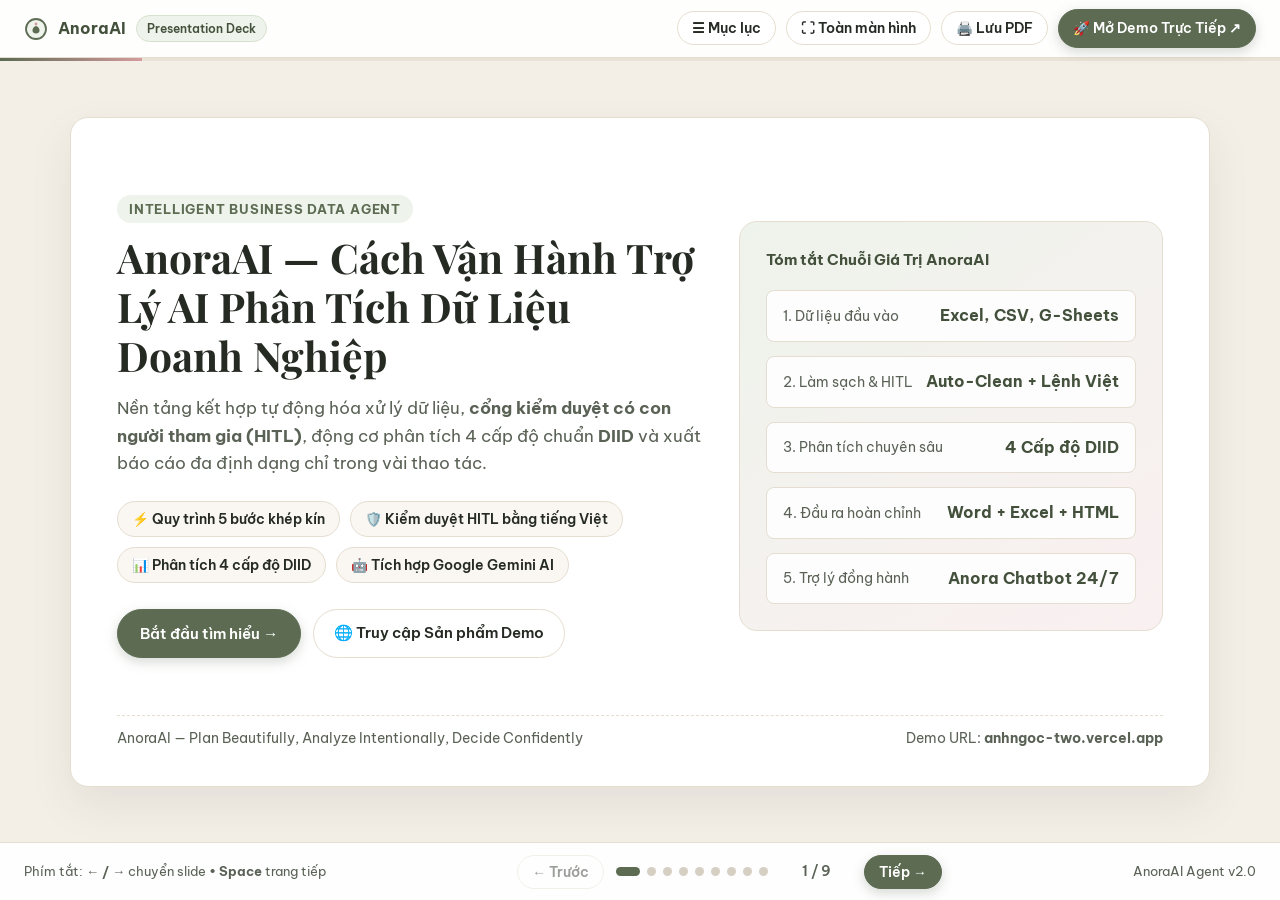
==== presentation.html @ 89a94471 "Add files via upload" ====
<!DOCTYPE html>
<html lang="vi">
<head>
  <meta charset="UTF-8">
  <meta name="viewport" content="width=device-width, initial-scale=1.0">
  <title>Thuyết Trình AnoraAI — Kiến Trúc & Cách Vận Hành Agent AI Dữ Liệu</title>
  <link rel="preconnect" href="https://fonts.googleapis.com">
  <link rel="preconnect" href="https://fonts.gstatic.com" crossorigin>
  <link href="https://fonts.googleapis.com/css2?family=Be+Vietnam+Pro:wght@400;500;600;700&family=Playfair+Display:wght@600;700&display=swap" rel="stylesheet">
  <style>
    :root {
      --bg-outer: #F3EFE7;
      --bg-slide: #FFFFFF;
      --bg-subtle: #FAF7F2;
      --sage: #5C6B52;
      --sage-dark: #43503B;
      --sage-soft: #EEF3EB;
      --rose: #D49B9E;
      --rose-soft: #FAF0F1;
      --gold: #B69156;
      --gold-soft: #FBF6EC;
      --blue-soft: #EEF4FA;
      --blue: #4A6D8C;
      --text-main: #252A23;
      --text-muted: #5A6256;
      --border: #E5DDD0;
      --shadow: 0 18px 45px rgba(45, 55, 40, 0.08);
      --radius-lg: 18px;
      --radius-md: 12px;
      --radius-sm: 8px;
    }

    * {
      box-sizing: border-box;
      margin: 0;
      padding: 0;
    }

    body {
      font-family: 'Be Vietnam Pro', -apple-system, BlinkMacSystemFont, 'Segoe UI', Arial, sans-serif;
      background: var(--bg-outer);
      color: var(--text-main);
      height: 100vh;
      display: flex;
      flex-direction: column;
      overflow: hidden;
      font-size: 16px;
      line-height: 1.6;
    }

    /* Top Bar */
    .deck-header {
      height: 58px;
      background: rgba(255, 255, 255, 0.92);
      backdrop-filter: blur(8px);
      border-bottom: 1px solid var(--border);
      padding: 0 24px;
      display: flex;
      align-items: center;
      justify-content: space-between;
      z-index: 20;
      flex-shrink: 0;
    }

    .brand-mini {
      display: flex;
      align-items: center;
      gap: 10px;
      font-weight: 700;
      color: var(--sage-dark);
      font-size: 1rem;
    }

    .brand-badge {
      background: var(--sage-soft);
      color: var(--sage-dark);
      font-size: 0.78rem;
      font-weight: 600;
      padding: 3px 10px;
      border-radius: 999px;
      border: 1px solid #D5E0CE;
    }

    .header-actions {
      display: flex;
      align-items: center;
      gap: 10px;
    }

    .btn {
      display: inline-flex;
      align-items: center;
      gap: 7px;
      padding: 7px 14px;
      border-radius: 999px;
      border: 1px solid var(--border);
      background: #FFFFFF;
      color: var(--text-main);
      font-family: inherit;
      font-size: 0.86rem;
      font-weight: 600;
      cursor: pointer;
      text-decoration: none;
      transition: all 0.2s ease;
    }

    .btn:hover {
      background: var(--bg-subtle);
      border-color: var(--sage);
      transform: translateY(-1px);
    }

    .btn-demo {
      background: var(--sage);
      color: #FFFFFF;
      border-color: var(--sage);
      box-shadow: 0 4px 12px rgba(92, 107, 82, 0.25);
    }

    .btn-demo:hover {
      background: var(--sage-dark);
      color: #FFFFFF;
      border-color: var(--sage-dark);
    }

    /* Progress Bar */
    .progress-track {
      height: 3px;
      width: 100%;
      background: #E9E2D6;
      flex-shrink: 0;
    }

    .progress-fill {
      height: 100%;
      background: linear-gradient(90deg, var(--sage), var(--rose));
      width: 11.1%;
      transition: width 0.35s cubic-bezier(0.4, 0, 0.2, 1);
    }

    /* Main Stage */
    .stage {
      flex: 1;
      display: flex;
      align-items: center;
      justify-content: center;
      padding: 20px 28px;
      overflow: hidden;
      position: relative;
    }

    .slide {
      display: none;
      width: 100%;
      max-width: 1140px;
      height: 100%;
      max-height: 670px;
      background: var(--bg-slide);
      border: 1px solid var(--border);
      border-radius: var(--radius-lg);
      box-shadow: var(--shadow);
      padding: 36px 46px;
      flex-direction: column;
      justify-content: space-between;
      overflow-y: auto;
      animation: slideFadeIn 0.32s ease-out;
    }

    .slide.active {
      display: flex;
    }

    @keyframes slideFadeIn {
      from { opacity: 0; transform: translateY(8px); }
      to { opacity: 1; transform: translateY(0); }
    }

    /* Slide Typography */
    .slide-top {
      margin-bottom: 18px;
    }

    .slide-kicker {
      display: inline-block;
      font-size: 0.8rem;
      font-weight: 700;
      text-transform: uppercase;
      letter-spacing: 0.06em;
      color: var(--sage);
      background: var(--sage-soft);
      padding: 4px 12px;
      border-radius: 999px;
      margin-bottom: 10px;
    }

    .slide-title {
      font-family: 'Playfair Display', Georgia, serif;
      font-size: 1.9rem;
      font-weight: 700;
      color: var(--text-main);
      line-height: 1.25;
    }

    .slide-subtitle {
      font-size: 0.98rem;
      color: var(--text-muted);
      margin-top: 6px;
      max-width: 820px;
    }

    .slide-body {
      flex: 1;
      display: flex;
      flex-direction: column;
      justify-content: center;
    }

    .slide-footer-note {
      margin-top: 16px;
      padding-top: 12px;
      border-top: 1px dashed var(--border);
      display: flex;
      align-items: center;
      justify-content: space-between;
      font-size: 0.85rem;
      color: var(--text-muted);
    }

    /* Grids & Cards */
    .grid-2 {
      display: grid;
      grid-template-columns: repeat(2, 1fr);
      gap: 22px;
    }

    .grid-3 {
      display: grid;
      grid-template-columns: repeat(3, 1fr);
      gap: 18px;
    }

    .grid-4 {
      display: grid;
      grid-template-columns: repeat(2, 1fr);
      gap: 16px;
    }

    .card {
      background: var(--bg-subtle);
      border: 1px solid var(--border);
      border-radius: var(--radius-md);
      padding: 20px 22px;
      display: flex;
      flex-direction: column;
      gap: 8px;
    }

    .card.sage {
      background: var(--sage-soft);
      border-color: #CEDCC5;
    }

    .card.rose {
      background: var(--rose-soft);
      border-color: #EBD2D4;
    }

    .card.gold {
      background: var(--gold-soft);
      border-color: #EADBC0;
    }

    .card.blue {
      background: var(--blue-soft);
      border-color: #CEDEEA;
    }

    .card-title {
      font-size: 1.08rem;
      font-weight: 700;
      color: var(--text-main);
      display: flex;
      align-items: center;
      gap: 9px;
    }

    .card-text {
      font-size: 0.95rem;
      color: var(--text-muted);
      line-height: 1.58;
    }

    ul.clean-list {
      list-style: none;
      display: flex;
      flex-direction: column;
      gap: 8px;
    }

    ul.clean-list li {
      position: relative;
      padding-left: 20px;
      font-size: 0.95rem;
      color: var(--text-main);
      line-height: 1.55;
    }

    ul.clean-list li::before {
      content: "•";
      position: absolute;
      left: 4px;
      color: var(--sage);
      font-weight: 700;
      font-size: 1.1rem;
      line-height: 1.3;
    }

    /* Slide 1 Hero */
    .hero-wrap {
      display: grid;
      grid-template-columns: 1.25fr 0.9fr;
      gap: 32px;
      align-items: center;
      height: 100%;
    }

    .hero-title {
      font-family: 'Playfair Display', Georgia, serif;
      font-size: 2.55rem;
      line-height: 1.2;
      color: var(--text-main);
      margin-bottom: 14px;
    }

    .hero-desc {
      font-size: 1.05rem;
      color: var(--text-muted);
      margin-bottom: 24px;
      line-height: 1.65;
    }

    .hero-pills {
      display: flex;
      flex-wrap: wrap;
      gap: 10px;
      margin-bottom: 26px;
    }

    .pill {
      font-size: 0.86rem;
      font-weight: 600;
      padding: 6px 14px;
      border-radius: 999px;
      background: var(--bg-subtle);
      border: 1px solid var(--border);
      color: var(--text-main);
    }

    .hero-visual {
      background: linear-gradient(145deg, var(--sage-soft), var(--rose-soft));
      border: 1px solid var(--border);
      border-radius: var(--radius-lg);
      padding: 26px;
      display: flex;
      flex-direction: column;
      gap: 14px;
    }

    .mini-stat {
      background: rgba(255, 255, 255, 0.88);
      border: 1px solid var(--border);
      border-radius: var(--radius-sm);
      padding: 12px 16px;
      display: flex;
      align-items: center;
      justify-content: space-between;
    }

    .mini-stat strong {
      color: var(--sage-dark);
      font-size: 1rem;
    }

    .mini-stat span {
      font-size: 0.88rem;
      color: var(--text-muted);
    }

    /* 5-Step Flow */
    .flow-5 {
      display: grid;
      grid-template-columns: repeat(5, 1fr);
      gap: 12px;
      align-items: stretch;
    }

    .step-box {
      background: var(--bg-subtle);
      border: 1px solid var(--border);
      border-radius: var(--radius-md);
      padding: 16px 14px;
      display: flex;
      flex-direction: column;
      gap: 8px;
      position: relative;
    }

    .step-num {
      width: 30px;
      height: 30px;
      border-radius: 50%;
      background: var(--sage);
      color: #FFFFFF;
      font-weight: 700;
      font-size: 0.88rem;
      display: flex;
      align-items: center;
      justify-content: center;
    }

    .step-box h4 {
      font-size: 0.96rem;
      font-weight: 700;
      color: var(--text-main);
      line-height: 1.35;
    }

    .step-box p {
      font-size: 0.86rem;
      color: var(--text-muted);
      line-height: 1.5;
    }

    /* Color Tag Badges */
    .tag-row {
      display: flex;
      flex-wrap: wrap;
      gap: 8px;
      margin-top: 6px;
    }

    .cell-badge {
      font-size: 0.8rem;
      font-weight: 600;
      padding: 4px 10px;
      border-radius: 6px;
    }

    .b-green { background: #E4F3E5; color: #245B2A; }
    .b-yellow { background: #FFF5D6; color: #7C5C08; }
    .b-blue { background: #E3F0FC; color: #1E5487; }
    .b-pink { background: #FCE6EC; color: #8A2444; }

    /* Code / Command Pill */
    .cmd-chip {
      display: inline-block;
      background: #FFFFFF;
      border: 1px solid #D5CEC2;
      border-radius: 6px;
      padding: 2px 8px;
      font-size: 0.86rem;
      font-weight: 600;
      color: var(--sage-dark);
      margin: 2px 3px 2px 0;
    }

    /* Demo Box */
    .demo-banner {
      background: linear-gradient(135deg, #F0F5EC 0%, #FAF0F1 100%);
      border: 1.5px solid var(--sage);
      border-radius: var(--radius-md);
      padding: 22px 26px;
      display: flex;
      align-items: center;
      justify-content: space-between;
      gap: 20px;
      margin-top: 14px;
    }

    .demo-url {
      font-family: monospace;
      font-size: 0.98rem;
      background: #FFFFFF;
      padding: 6px 12px;
      border-radius: 6px;
      border: 1px solid var(--border);
      color: var(--sage-dark);
      display: inline-block;
      margin-top: 6px;
    }

    /* Bottom Controls */
    .deck-footer {
      height: 58px;
      background: rgba(255, 255, 255, 0.94);
      border-top: 1px solid var(--border);
      padding: 0 24px;
      display: flex;
      align-items: center;
      justify-content: space-between;
      flex-shrink: 0;
    }

    .nav-controls {
      display: flex;
      align-items: center;
      gap: 12px;
    }

    .dots {
      display: flex;
      align-items: center;
      gap: 7px;
    }

    .dot {
      width: 9px;
      height: 9px;
      border-radius: 50%;
      background: #D6CFC3;
      cursor: pointer;
      transition: all 0.2s ease;
    }

    .dot.active {
      width: 24px;
      border-radius: 999px;
      background: var(--sage);
    }

    .slide-counter {
      font-size: 0.88rem;
      font-weight: 600;
      color: var(--text-muted);
      min-width: 72px;
      text-align: center;
    }

    .kbd-hint {
      font-size: 0.82rem;
      color: var(--text-muted);
    }

    /* Slide Overview Modal */
    .overview-modal {
      display: none;
      position: fixed;
      inset: 0;
      background: rgba(30, 35, 28, 0.55);
      backdrop-filter: blur(4px);
      z-index: 50;
      align-items: center;
      justify-content: center;
      padding: 28px;
    }

    .overview-modal.open {
      display: flex;
    }

    .overview-card {
      background: #FFFFFF;
      border-radius: var(--radius-lg);
      max-width: 920px;
      width: 100%;
      max-height: 85vh;
      overflow-y: auto;
      padding: 26px 30px;
      box-shadow: 0 24px 60px rgba(0, 0, 0, 0.2);
    }

    .overview-grid {
      display: grid;
      grid-template-columns: repeat(3, 1fr);
      gap: 14px;
      margin-top: 18px;
    }

    .overview-item {
      border: 1px solid var(--border);
      background: var(--bg-subtle);
      border-radius: var(--radius-sm);
      padding: 14px;
      cursor: pointer;
      transition: all 0.18s ease;
    }

    .overview-item:hover, .overview-item.active {
      border-color: var(--sage);
      background: var(--sage-soft);
    }

    .overview-item small {
      font-weight: 700;
      color: var(--sage);
      display: block;
      margin-bottom: 4px;
    }

    .overview-item strong {
      font-size: 0.94rem;
      color: var(--text-main);
      display: block;
    }

    /* Responsive */
    @media (max-width: 960px) {
      .slide { padding: 24px 22px; max-height: none; }
      .hero-wrap, .grid-2, .grid-3, .grid-4, .flow-5, .overview-grid {
        grid-template-columns: 1fr;
      }
      .kbd-hint { display: none; }
      .demo-banner { flex-direction: column; align-items: flex-start; }
    }

    /* Print / Export PDF */
    @media print {
      body { background: #FFFFFF; height: auto; overflow: visible; }
      .deck-header, .progress-track, .deck-footer, .overview-modal { display: none !important; }
      .stage { display: block; padding: 0; overflow: visible; }
      .slide {
        display: flex !important;
        page-break-after: always;
        box-shadow: none;
        border: 1px solid #DDD;
        max-height: none;
        margin-bottom: 20px;
      }
    }
  </style>
</head>
<body>

  <!-- Top Navigation Header -->
  <header class="deck-header">
    <div class="brand-mini">
      <svg width="24" height="24" viewBox="0 0 24 24" fill="none" aria-hidden="true">
        <circle cx="12" cy="12" r="10" fill="#EEF3EB" stroke="#5C6B52" stroke-width="1.8"/>
        <path d="M8.5 13.5C8.5 11.2 10.2 9 12 9C13.8 9 15.5 11.2 15.5 13.5C15.5 15.3 14 16.5 12 16.5C10 16.5 8.5 15.3 8.5 13.5Z" fill="#5C6B52"/>
        <circle cx="12" cy="7" r="1.4" fill="#D49B9E"/>
      </svg>
      <span>AnoraAI</span>
      <span class="brand-badge">Presentation Deck</span>
    </div>

    <div class="header-actions">
      <button class="btn" onclick="toggleOverview()" title="Xem danh sách toàn bộ Slide">
        ☰ Mục lục
      </button>
      <button class="btn" onclick="toggleFullscreen()" title="Bật/Tắt Toàn màn hình">
        ⛶ Toàn màn hình
      </button>
      <button class="btn" onclick="window.print()" title="In hoặc Lưu thành PDF">
        🖨️ Lưu PDF
      </button>
      <a class="btn btn-demo" href="https://anhngoc-two.vercel.app/" target="_blank" rel="noopener noreferrer">
        🚀 Mở Demo Trực Tiếp ↗
      </a>
    </div>
  </header>

  <div class="progress-track">
    <div class="progress-fill" id="progressFill"></div>
  </div>

  <!-- Presentation Stage -->
  <main class="stage">

    <!-- SLIDE 1: TRANG BÌA -->
    <section class="slide active" data-title="Giới thiệu AnoraAI">
      <div class="slide-body">
        <div class="hero-wrap">
          <div>
            <span class="slide-kicker">Intelligent Business Data Agent</span>
            <h1 class="hero-title">AnoraAI — Cách Vận Hành Trợ Lý AI Phân Tích Dữ Liệu Doanh Nghiệp</h1>
            <p class="hero-desc">
              Nền tảng kết hợp tự động hóa xử lý dữ liệu, <strong>cổng kiểm duyệt có con người tham gia (HITL)</strong>, 
              động cơ phân tích 4 cấp độ chuẩn <strong>DIID</strong> và xuất báo cáo đa định dạng chỉ trong vài thao tác.
            </p>
            <div class="hero-pills">
              <span class="pill">⚡ Quy trình 5 bước khép kín</span>
              <span class="pill">🛡️ Kiểm duyệt HITL bằng tiếng Việt</span>
              <span class="pill">📊 Phân tích 4 cấp độ DIID</span>
              <span class="pill">🤖 Tích hợp Google Gemini AI</span>
            </div>
            <div style="display: flex; gap: 12px; flex-wrap: wrap;">
              <button class="btn btn-demo" style="padding: 11px 22px; font-size: 0.95rem;" onclick="nextSlide()">
                Bắt đầu tìm hiểu →
              </button>
              <a class="btn" style="padding: 11px 20px; font-size: 0.95rem;" href="https://anhngoc-two.vercel.app/" target="_blank" rel="noopener noreferrer">
                🌐 Truy cập Sản phẩm Demo
              </a>
            </div>
          </div>

          <div class="hero-visual">
            <div style="font-weight: 700; color: var(--sage-dark); font-size: 0.96rem; margin-bottom: 4px;">
              Tóm tắt Chuỗi Giá Trị AnoraAI
            </div>
            <div class="mini-stat">
              <span>1. Dữ liệu đầu vào</span>
              <strong>Excel, CSV, G-Sheets</strong>
            </div>
            <div class="mini-stat">
              <span>2. Làm sạch & HITL</span>
              <strong>Auto-Clean + Lệnh Việt</strong>
            </div>
            <div class="mini-stat">
              <span>3. Phân tích chuyên sâu</span>
              <strong>4 Cấp độ DIID</strong>
            </div>
            <div class="mini-stat">
              <span>4. Đầu ra hoàn chỉnh</span>
              <strong>Word + Excel + HTML</strong>
            </div>
            <div class="mini-stat">
              <span>5. Trợ lý đồng hành</span>
              <strong>Anora Chatbot 24/7</strong>
            </div>
          </div>
        </div>
      </div>
      <div class="slide-footer-note">
        <span>AnoraAI — Plan Beautifully, Analyze Intentionally, Decide Confidently</span>
        <span>Demo URL: <strong>anhngoc-two.vercel.app</strong></span>
      </div>
    </section>

    <!-- SLIDE 2: BÀI TOÁN & GIẢI PHÁP -->
    <section class="slide" data-title="Bài toán & Giá trị cốt lõi">
      <div class="slide-top">
        <span class="slide-kicker">01 • Bối cảnh & Giải pháp</span>
        <h2 class="slide-title">Vì sao doanh nghiệp cần AnoraAI?</h2>
        <p class="slide-subtitle">Giải quyết khoảng cách giữa dữ liệu thô nhiều sai sót và quyết định điều hành chính xác.</p>
      </div>
      <div class="slide-body">
        <div class="grid-2">
          <div class="card rose">
            <div class="card-title">⚠️ Thách thức khi làm thủ công</div>
            <ul class="clean-list">
              <li><strong>Dữ liệu thô nhiều lỗi:</strong> Trùng lặp dòng, sai định dạng ngày tháng, lẫn số âm, ô trống hoặc viết tắt không đồng nhất.</li>
              <li><strong>Tốn thời gian tiền xử lý:</strong> Nhân sự mất nhiều giờ lọc tay trong Excel trước khi có thể vẽ biểu đồ.</li>
              <li><strong>AI hộp đen (Black-box):</strong> Nếu để AI tự sửa hết mà không kiểm soát, số liệu dễ bị sai lệch so với thực tế nghiệp vụ.</li>
              <li><strong>Báo cáo thiếu chiều sâu:</strong> Chỉ dừng ở thống kê bề mặt, chưa phân tích nguyên nhân và chưa có kịch bản dự báo.</li>
            </ul>
          </div>

          <div class="card sage">
            <div class="card-title">✨ Cách AnoraAI giải quyết triệt để</div>
            <ul class="clean-list">
              <li><strong>Làm sạch thông minh trong 1 giây:</strong> Tự động phát hiện và chuẩn hóa định dạng, kèm chỉ số chất lượng dữ liệu Trước – Sau.</li>
              <li><strong>Kiểm soát qua Cổng HITL:</strong> Con người là người duyệt cuối cùng, có thể sửa tay từng ô hoặc ra lệnh bằng tiếng Việt tự nhiên.</li>
              <li><strong>Phân tích chuẩn DIID:</strong> Biến số liệu thành Thông tin → Phát hiện cốt lõi (Insight) → Quyết định hành động 30–90 ngày.</li>
              <li><strong>Xuất trọn bộ 3 tệp tức thì:</strong> Tự động tạo File Word báo cáo điều hành, File Excel sạch và Báo cáo Web tương tác.</li>
            </ul>
          </div>
        </div>
      </div>
      <div class="slide-footer-note">
        <span>Điểm khác biệt: AI tăng tốc xử lý — Con người giữ quyền kiểm duyệt tuyệt đối</span>
        <span>Slide 2 / 9</span>
      </div>
    </section>

    <!-- SLIDE 3: QUY TRÌNH 5 BƯỚC -->
    <section class="slide" data-title="Chu trình vận hành 5 bước">
      <div class="slide-top">
        <span class="slide-kicker">02 • Luồng Nghiệp Vụ Cốt Lõi</span>
        <h2 class="slide-title">Chu trình vận hành khép kín gồm 5 bước</h2>
        <p class="slide-subtitle">Mỗi bước đều có rào chắn kiểm tra hợp lệ để đảm bảo đầu ra chính xác 100% theo ngữ cảnh doanh nghiệp.</p>
      </div>
      <div class="slide-body">
        <div class="flow-5">
          <div class="step-box">
            <div class="step-num">1</div>
            <h4>Khởi tạo & Bối cảnh</h4>
            <p>Khai báo tên công ty, mô hình kinh doanh (B2C, SaaS, Sản xuất...) và bài toán trọng tâm cần giải quyết.</p>
          </div>
          <div class="step-box">
            <div class="step-num">2</div>
            <h4>Tiếp nhận Dữ liệu</h4>
            <p>Nạp dữ liệu từ tệp Excel/CSV, dán link Google Sheets hoặc chọn 1 trong 3 bộ dữ liệu mẫu có sẵn.</p>
          </div>
          <div class="step-box" style="background: var(--sage-soft); border-color: #C7D7BE;">
            <div class="step-num">3</div>
            <h4>Làm sạch & HITL</h4>
            <p>Auto-Clean xử lý lỗi cơ bản, kết hợp lọc điều kiện, sửa từng ô và rà soát qua lệnh ngôn ngữ tự nhiên.</p>
          </div>
          <div class="step-box">
            <div class="step-num">4</div>
            <h4>Phân tích 4 Cấp độ</h4>
            <p>Hệ thống tự nhận diện cột tiền, ngày tháng, danh mục để tính KPI, dự báo 3 kịch bản & vẽ 4 biểu đồ.</p>
          </div>
          <div class="step-box" style="background: var(--rose-soft); border-color: #E8CED0;">
            <div class="step-num" style="background: #9B5E63;">5</div>
            <h4>Xuất 3 Tệp & Lưu trữ</h4>
            <p>Kết xuất đồng thời Excel sạch, Word DIID và HTML Print Preview. Lưu lại lịch sử các lần chạy.</p>
          </div>
        </div>

        <div class="card" style="margin-top: 20px; flex-direction: row; align-items: center; justify-content: space-between; padding: 14px 20px;">
          <div style="font-size: 0.94rem;">
            <strong>🔒 Ràng buộc an toàn (Guardrail):</strong> Hệ thống tự động chặn không cho chuyển bước nếu thiếu Mô hình kinh doanh hoặc chưa nạp dữ liệu hợp lệ.
          </div>
          <a class="btn btn-demo" href="https://anhngoc-two.vercel.app/" target="_blank" rel="noopener noreferrer" style="flex-shrink: 0;">
            Xem 5 bước trên Web ↗
          </a>
        </div>
      </div>
      <div class="slide-footer-note">
        <span>Giao diện Single Page Application (SPA) chuyển bước mượt mà không cần tải lại trang</span>
        <span>Slide 3 / 9</span>
      </div>
    </section>

    <!-- SLIDE 4: LÀM SẠCH & HITL -->
    <section class="slide" data-title="Làm sạch & Cổng kiểm duyệt HITL">
      <div class="slide-top">
        <span class="slide-kicker">03 • Trái Tim Kiểm Soát Chất Lượng</span>
        <h2 class="slide-title">Làm sạch Tự động & Cổng Kiểm Duyệt HITL</h2>
        <p class="slide-subtitle">Kết hợp giữa tốc độ xử lý hàng loạt của máy và khả năng rà soát nghiệp vụ linh hoạt của con người.</p>
      </div>
      <div class="slide-body">
        <div class="grid-2">
          <div class="card">
            <div class="card-title">🧹 1. Động cơ Auto-Clean &amp; Nhận diện Lược đồ</div>
            <p class="card-text">Tự động nhận diện lược đồ cột (tiền tệ chuẩn Việt như <code>900.000</code>, loại trừ SĐT/ID), khử trùng lặp, sửa số âm thành dương, chuẩn hóa viết tắt (<em>BD → Bình Dương</em>), chuẩn hóa ngày ISO và điền ô thiếu.</p>
            <p class="card-text" style="margin-top: 4px;"><strong>Hệ thống 4 màu trực quan trên từng ô:</strong></p>
            <div class="tag-row">
              <span class="cell-badge b-green">Chuẩn hóa định dạng</span>
              <span class="cell-badge b-yellow">Sửa lỗi số / âm</span>
              <span class="cell-badge b-blue">Điền giá trị thiếu</span>
              <span class="cell-badge b-pink">Sửa theo chỉ đạo HITL</span>
            </div>
          </div>

          <div class="card sage">
            <div class="card-title">🧠 2. Chỉ đạo Rà soát Ngôn ngữ Tự nhiên</div>
            <p class="card-text">Người dùng chỉ cần gõ yêu cầu như nói chuyện với trợ lý, <strong>DirectiveEngine</strong> (NLP Regex + Google Gemini AI) sẽ thực thi ngay trên bảng:</p>
            <div style="margin-top: 6px;">
              <span class="cmd-chip">"bỏ Miền Bắc"</span>
              <span class="cmd-chip">"chỉ giữ Shopee"</span>
              <span class="cmd-chip">"thay BD thành Bình Dương"</span>
              <span class="cmd-chip">"xóa dòng số lượng &lt; 0"</span>
              <span class="cmd-chip">"cột tháng định dạng YYYY-MM"</span>
            </div>
            <p class="card-text" style="margin-top: 8px;">
              <strong>📋 Audit Log minh bạch:</strong> Mọi thao tác đều được ghi lại kèm mốc thời gian thực để đối chiếu và xuất kèm trong tệp Excel.
            </p>
          </div>
        </div>
      </div>
      <div class="slide-footer-note">
        <span>Hỗ trợ lọc điều kiện linh hoạt cả số định dạng Việt Nam (VD: 5.000.000, 5tr, 500k)</span>
        <span>Slide 4 / 9</span>
      </div>
    </section>

    <!-- SLIDE 5: PHÂN TÍCH 4 CẤP ĐỘ & ÁNH XẠ DIID -->
    <section class="slide" data-title="Phân tích 4 cấp độ & Khung DIID">
      <div class="slide-top">
        <span class="slide-kicker">04 • Trí Tuệ Phân Tích Dữ Liệu</span>
        <h2 class="slide-title">Động cơ Phân tích 4 Cấp độ — Nền tảng Chuỗi DIID</h2>
        <p class="slide-subtitle">Từ <strong>Data</strong> sạch ở Bước 2, động cơ phân tích qua 4 cấp độ để tạo ra <strong>Information</strong> (Thông tin) → <strong>Insight</strong> (Phát hiện cốt lõi) → <strong>Decision</strong> (Quyết định).</p>
      </div>
      <div class="slide-body">
        <div class="grid-4">
          <div class="card sage">
            <div class="card-title" style="justify-content: space-between; width: 100%;">
              <span>1. Descriptive — Mô tả</span>
              <span class="cell-badge b-green" style="font-size: 0.74rem;">DIID: Information</span>
            </div>
            <p class="card-text">Trả lời <strong>"Chuyện gì đã xảy ra?"</strong>: Tổng hợp hệ thống chỉ số KPI cốt lõi (doanh thu, chi phí, lợi nhuận ròng, biên lãi, AOV), phân bố cơ cấu tỷ trọng theo từng phân khúc/vùng miền và diễn biến theo chuỗi thời gian.</p>
          </div>

          <div class="card blue">
            <div class="card-title" style="justify-content: space-between; width: 100%;">
              <span>2. Diagnostic — Chẩn đoán</span>
              <span class="cell-badge b-blue" style="font-size: 0.74rem;">DIID: Insight</span>
            </div>
            <p class="card-text">Trả lời <strong>"Tại sao lại xảy ra?"</strong>: Kết hợp <strong>phân rã đa chiều (Drill-down)</strong> theo đơn vị/nhóm hàng và <strong>phát hiện bất thường (Outlier/Variance)</strong> tìm điểm nghẽn vận hành, cùng ma trận tương quan (tách bạch Tương quan vs Nhân quả).</p>
          </div>

          <div class="card gold">
            <div class="card-title" style="justify-content: space-between; width: 100%;">
              <span>3. Predictive — Dự đoán</span>
              <span class="cell-badge b-yellow" style="font-size: 0.74rem;">DIID: Insight</span>
            </div>
            <p class="card-text">Trả lời <strong>"Sẽ diễn biến thế nào?"</strong>: Dùng <strong>hồi quy tuyến tính</strong> trên chuỗi 6 kỳ lịch sử tính tốc độ tăng trưởng làm <strong>Kịch bản Cơ sở</strong> (tăng/giảm đúng đà thực), rồi cộng/trừ biên độ độ lệch chuẩn (σ) để ra dải Lạc quan &amp; Thận trọng.</p>
          </div>

          <div class="card rose">
            <div class="card-title" style="justify-content: space-between; width: 100%;">
              <span>4. Prescriptive — Đề xuất</span>
              <span class="cell-badge b-pink" style="font-size: 0.74rem;">DIID: Decision</span>
            </div>
            <p class="card-text">Trả lời <strong>"Cần hành động gì?"</strong>: Đề xuất kế hoạch hành động <strong>30 ngày &amp; 90 ngày</strong> gắn sát bài toán Bước 1, kèm đơn vị phụ trách, KPI đo lường cụ thể và hướng tái phân bổ ngân sách cắt/tăng.</p>
          </div>
        </div>
      </div>
      <div class="slide-footer-note">
        <span>Ánh xạ DIID: <strong>Data</strong> (Bước 1–2 HITL) → <strong>Information</strong> (Cấp 1) → <strong>Insight</strong> (Cấp 2–3) → <strong>Decision</strong> (Cấp 4)</span>
        <span>Slide 5 / 9</span>
      </div>
    </section>

    <!-- SLIDE 6: TRỢ LÝ ẢO ANORA AI -->
    <section class="slide" data-title="Trợ lý ảo AnoraAI (Gemini)">
      <div class="slide-top">
        <span class="slide-kicker">05 • Giao Tiếp & Hỏi Đáp Thông Minh</span>
        <h2 class="slide-title">Trợ lý ảo AnoraAI — Thấu hiểu Ngữ cảnh 360°</h2>
        <p class="slide-subtitle">Tích hợp trực tiếp Google Gemini API với bộ nhớ hội thoại nhiều lượt (Multi-turn Memory).</p>
      </div>
      <div class="slide-body">
        <div class="grid-3">
          <div class="card sage">
            <div class="card-title">🎯 Nắm bắt Ngữ cảnh Thực</div>
            <p class="card-text">Trước khi trả lời, Agent tự động đọc toàn bộ bối cảnh phiên hiện tại: tên doanh nghiệp, mô hình, danh sách cột, số dòng, doanh thu, chi phí và biên lợi nhuận vừa tính.</p>
          </div>

          <div class="card">
            <div class="card-title">💬 Ghi nhớ Hội thoại Nhiều lượt</div>
            <p class="card-text">Lưu trữ lịch sử trao đổi liên tục giúp người dùng hỏi nối tiếp tự nhiên (ví dụ: hỏi về phương pháp DIID, sau đó hỏi tiếp cách áp dụng cho chính file dữ liệu vừa nạp).</p>
          </div>

          <div class="card blue">
            <div class="card-title">🛡️ Phản hồi Liên tục 100%</div>
            <p class="card-text">Hỗ trợ cơ chế xoay vòng qua các model Gemini (<code>flash-lite</code>, <code>flash-preview</code>) và có sẵn bộ tri thức dự phòng cục bộ nếu mất kết nối API.</p>
          </div>
        </div>

        <div class="card" style="margin-top: 18px; background: var(--bg-subtle);">
          <div class="card-title" style="font-size: 0.98rem;">💡 Các câu hỏi mẫu người xem có thể thử ngay khi Demo:</div>
          <div style="display: flex; flex-wrap: wrap; gap: 8px; margin-top: 4px;">
            <span class="cmd-chip">"Phương pháp DIID là gì?"</span>
            <span class="cmd-chip">"Phân biệt Tương quan và Nhân quả?"</span>
            <span class="cmd-chip">"Doanh thu và biên lợi nhuận hiện tại của tôi ra sao?"</span>
            <span class="cmd-chip">"Đề xuất cách giảm chi phí vận hành 30 ngày tới?"</span>
          </div>
        </div>
      </div>
      <div class="slide-footer-note">
        <span>Cửa sổ Trợ lý Anora luôn sẵn sàng ở góc phải màn hình tại mọi bước</span>
        <span>Slide 6 / 9</span>
      </div>
    </section>

    <!-- SLIDE 7: XUẤT BÁO CÁO 3 TỆP -->
    <section class="slide" data-title="Xuất báo cáo DIID & 3 tệp">
      <div class="slide-top">
        <span class="slide-kicker">06 • Chuẩn Hóa Đầu Ra Doanh Nghiệp</span>
        <h2 class="slide-title">Trung Tâm Xuất Báo Cáo Đồng Bộ 3 Định Dạng</h2>
        <p class="slide-subtitle">Chỉ với một thao tác ở Bước 5, hệ thống tự động kết xuất trọn bộ hồ sơ phân tích sẵn sàng gửi ban lãnh đạo.</p>
      </div>
      <div class="slide-body">
        <div class="grid-3">
          <div class="card sage">
            <div class="card-title">📗 1. File Excel Sạch (.xlsx)</div>
            <ul class="clean-list">
              <li><strong>Sheet Du_Lieu_Sach:</strong> Toàn bộ bảng dữ liệu đã qua làm sạch và phê duyệt HITL.</li>
              <li><strong>Sheet Audit_Log:</strong> Nhật ký từng bước chỉnh sửa để kiểm toán minh bạch.</li>
            </ul>
          </div>

          <div class="card blue">
            <div class="card-title">📘 2. Báo cáo Word DIID (.docx)</div>
            <ul class="clean-list">
              <li><strong>Định dạng chuẩn văn bản:</strong> Font Times New Roman cỡ 13pt, trình bày trang trọng.</li>
              <li><strong>Đầy đủ trực quan:</strong> Nhúng sẵn 4 ảnh biểu đồ Matplotlib sắc nét, bảng phân tích Dashboard và khung ký duyệt.</li>
            </ul>
          </div>

          <div class="card rose">
            <div class="card-title">🌐 3. Báo cáo Web Độc Lập (.html)</div>
            <ul class="clean-list">
              <li><strong>Nhúng ảnh Base64:</strong> Mở trực tiếp trên mọi trình duyệt mà không cần kết nối mạng.</li>
              <li><strong>Print Preview:</strong> Xem trước ngay trong ứng dụng và in sang PDF chỉ với 1 click.</li>
            </ul>
          </div>
        </div>
      </div>
      <div class="slide-footer-note">
        <span>Mọi lần xuất đều được ghi lại trong mục "Lịch sử chạy" để tra cứu và tải lại</span>
        <span>Slide 7 / 9</span>
      </div>
    </section>

    <!-- SLIDE 8: KIẾN TRÚC CÔNG NGHỆ -->
    <section class="slide" data-title="Kiến trúc kỹ thuật & Serverless">
      <div class="slide-top">
        <span class="slide-kicker">07 • Kiến Trúc Kỹ Thuật</span>
        <h2 class="slide-title">Công nghệ Lõi & Tối ưu Triển khai Cloud Vercel</h2>
        <p class="slide-subtitle">Thiết kế gọn nhẹ, tách biệt rõ ràng các module xử lý và tương thích hoàn toàn với môi trường Serverless.</p>
      </div>
      <div class="slide-body">
        <div class="grid-2">
          <div class="card">
            <div class="card-title">⚙️ Ngăn xếp Công nghệ (Tech Stack)</div>
            <ul class="clean-list">
              <li><strong>Backend API:</strong> Python FastAPI (ASGI) tốc độ cao.</li>
              <li><strong>Xử lý & Phân tích:</strong> Pandas, NumPy, Regex NLP Engine.</li>
              <li><strong>Sinh báo cáo & Biểu đồ:</strong> Python-Docx, OpenPyXL, Matplotlib (Server) & Chart.js (Client).</li>
              <li><strong>Mô hình AI:</strong> Google Gemini API kết nối qua HTTPS REST.</li>
            </ul>
          </div>

          <div class="card sage">
            <div class="card-title">☁️ Cơ chế Tương thích Vercel Serverless</div>
            <ul class="clean-list">
              <li><strong>Chuyển vùng lưu trữ tự động:</strong> Ghi tạm tệp xuất và bộ đệm Matplotlib vào <code>/tmp/</code> khi chạy trên ổ đĩa chỉ đọc của Cloud Lambda.</li>
              <li><strong>Truyền State an toàn (Stateless-Safe):</strong> Client đóng gói bảng dữ liệu gửi kèm khi phê duyệt, tránh thất lạc phiên giữa các worker.</li>
              <li><strong>Tự động khôi phục (Self-healing):</strong> Tự tái tạo tệp tải về nếu request rơi vào container vừa khởi động.</li>
            </ul>
          </div>
        </div>
      </div>
      <div class="slide-footer-note">
        <span>Vận hành đồng nhất trên cả Localhost (Uvicorn) và Cloud (Vercel ASGI)</span>
        <span>Slide 8 / 9</span>
      </div>
    </section>

    <!-- SLIDE 9: DEMO TRỰC TIẾP -->
    <section class="slide" data-title="Kịch bản & Link Demo Trực Tiếp">
      <div class="slide-top">
        <span class="slide-kicker">08 • Trải Nghiệm Thực Tế</span>
        <h2 class="slide-title">Kịch Bản Demo Trực Tiếp Sản Phẩm</h2>
        <p class="slide-subtitle">Người thuyết trình có thể mở trực tiếp liên kết sản phẩm bên dưới để minh họa toàn bộ luồng hoạt động cho người xem.</p>
      </div>
      <div class="slide-body">
        <div class="grid-2">
          <div class="card">
            <div class="card-title">🎬 Gợi ý Kịch bản Demo 3 Phút</div>
            <ul class="clean-list">
              <li><strong>Phút 1 — Nạp dữ liệu:</strong> Chọn bộ dữ liệu mẫu <em>Chuỗi Bán lẻ & F&amp;B</em> (hoặc tải file Excel thực tế bất kỳ) và bấm sang Bước 2.</li>
              <li><strong>Phút 2 — Kiểm duyệt HITL:</strong> Bấm <em>"Thực hiện làm sạch"</em> để thấy các ô tự động tô màu, sau đó gõ lệnh <code>bỏ Miền Bắc</code> vào cổng HITL.</li>
              <li><strong>Phút 3 — Phân tích & Xuất file:</strong> Bấm <em>"Phê duyệt Dữ liệu Hợp lệ"</em> để xem Dashboard 4 biểu đồ, hỏi Trợ lý Anora và xem bản Word/HTML ở Bước 5.</li>
            </ul>
          </div>

          <div class="card sage" style="justify-content: center;">
            <div class="card-title">✨ Điểm nhấn khi trình bày</div>
            <ul class="clean-list">
              <li>Mọi con số trên Dashboard và Word đều thay đổi theo đúng dữ liệu sau khi bạn lọc ở cổng HITL.</li>
              <li>Không bịa đặt dữ liệu: nếu file tải lên chỉ có doanh thu mà không có chi phí, Agent sẽ ghi rõ "Chưa ghi nhận chi phí" thay vì tự bịa số.</li>
              <li>Người xem có thể tự quét hoặc truy cập link Vercel ngay trên máy cá nhân để thử nghiệm.</li>
            </ul>
          </div>
        </div>

        <div class="demo-banner">
          <div>
            <div style="font-weight: 700; font-size: 1.05rem; color: var(--sage-dark);">
              🔗 Link Trải Nghiệm Trực Tiếp Sản Phẩm (Vercel Live Demo)
            </div>
            <div class="demo-url" id="vercelUrlText">https://anhngoc-two.vercel.app/</div>
          </div>
          <div style="display: flex; gap: 10px; flex-wrap: wrap;">
            <button class="btn" onclick="copyDemoLink(this)">📋 Sao chép Link</button>
            <a class="btn btn-demo" style="padding: 10px 20px; font-size: 0.95rem;" href="https://anhngoc-two.vercel.app/" target="_blank" rel="noopener noreferrer">
              🚀 Mở Trang Demo Ngay ↗
            </a>
          </div>
        </div>
      </div>
      <div class="slide-footer-note">
        <span>Cảm ơn bạn đã theo dõi phần giới thiệu AnoraAI!</span>
        <span>Slide 9 / 9</span>
      </div>
    </section>

  </main>

  <!-- Bottom Control Bar -->
  <footer class="deck-footer">
    <div class="kbd-hint">
      Phím tắt: <strong>← / →</strong> chuyển slide • <strong>Space</strong> trang tiếp
    </div>

    <div class="nav-controls">
      <button class="btn" id="prevBtn" onclick="prevSlide()">← Trước</button>
      <div class="dots" id="dotsContainer"></div>
      <span class="slide-counter" id="slideCounter">1 / 9</span>
      <button class="btn btn-demo" id="nextBtn" onclick="nextSlide()">Tiếp →</button>
    </div>

    <div class="kbd-hint">
      AnoraAI Agent v2.0
    </div>
  </footer>

  <!-- Overview Modal -->
  <div class="overview-modal" id="overviewModal" onclick="if(event.target === this) toggleOverview()">
    <div class="overview-card">
      <div style="display: flex; align-items: center; justify-content: space-between;">
        <h3 style="font-family: 'Playfair Display', serif; font-size: 1.4rem;">Mục lục Bài Thuyết Trình</h3>
        <button class="btn" onclick="toggleOverview()">✕ Đóng</button>
      </div>
      <div class="overview-grid" id="overviewGrid"></div>
    </div>
  </div>

  <script>
    const slides = Array.from(document.querySelectorAll('.slide'));
    const dotsContainer = document.getElementById('dotsContainer');
    const slideCounter = document.getElementById('slideCounter');
    const progressFill = document.getElementById('progressFill');
    const prevBtn = document.getElementById('prevBtn');
    const nextBtn = document.getElementById('nextBtn');
    const overviewModal = document.getElementById('overviewModal');
    const overviewGrid = document.getElementById('overviewGrid');
    let currentIndex = 0;

    function initDeck() {
      // Tạo dots & danh sách mục lục
      dotsContainer.innerHTML = '';
      overviewGrid.innerHTML = '';

      slides.forEach((slide, idx) => {
        const dot = document.createElement('div');
        dot.className = 'dot' + (idx === 0 ? ' active' : '');
        dot.title = `Slide ${idx + 1}: ${slide.dataset.title || ''}`;
        dot.onclick = () => goToSlide(idx);
        dotsContainer.appendChild(dot);

        const item = document.createElement('div');
        item.className = 'overview-item' + (idx === 0 ? ' active' : '');
        item.innerHTML = `<small>Slide ${idx + 1}</small><strong>${slide.dataset.title || 'Trang ' + (idx + 1)}</strong>`;
        item.onclick = () => {
          goToSlide(idx);
          toggleOverview(false);
        };
        overviewGrid.appendChild(item);
      });

      // Hỗ trợ đọc hash #slide=3 nếu chia sẻ trực tiếp vào một slide
      const hashMatch = window.location.hash.match(/slide=(\d+)/);
      if (hashMatch) {
        const target = parseInt(hashMatch[1], 10) - 1;
        if (target >= 0 && target < slides.length) {
          currentIndex = target;
        }
      }
      updateUI();
    }

    function updateUI() {
      slides.forEach((s, idx) => s.classList.toggle('active', idx === currentIndex));
      const dots = dotsContainer.querySelectorAll('.dot');
      dots.forEach((d, idx) => d.classList.toggle('active', idx === currentIndex));
      const items = overviewGrid.querySelectorAll('.overview-item');
      items.forEach((it, idx) => it.classList.toggle('active', idx === currentIndex));

      const total = slides.length;
      slideCounter.textContent = `${currentIndex + 1} / ${total}`;
      progressFill.style.width = `${((currentIndex + 1) / total) * 100}%`;

      prevBtn.disabled = currentIndex === 0;
      prevBtn.style.opacity = currentIndex === 0 ? '0.45' : '1';
      nextBtn.textContent = currentIndex === total - 1 ? 'Về đầu ↺' : 'Tiếp →';
    }

    function goToSlide(index) {
      if (index < 0) index = 0;
      if (index >= slides.length) index = 0;
      currentIndex = index;
      updateUI();
    }

    function nextSlide() {
      if (currentIndex < slides.length - 1) {
        goToSlide(currentIndex + 1);
      } else {
        goToSlide(0);
      }
    }

    function prevSlide() {
      if (currentIndex > 0) {
        goToSlide(currentIndex - 1);
      }
    }

    function toggleOverview(forceState) {
      if (typeof forceState === 'boolean') {
        overviewModal.classList.toggle('open', forceState);
      } else {
        overviewModal.classList.toggle('open');
      }
    }

    function toggleFullscreen() {
      if (!document.fullscreenElement) {
        document.documentElement.requestFullscreen().catch(() => {});
      } else {
        document.exitFullscreen().catch(() => {});
      }
    }

    function copyDemoLink(btn) {
      const url = 'https://anhngoc-two.vercel.app/';
      navigator.clipboard.writeText(url).then(() => {
        const old = btn.innerHTML;
        btn.innerHTML = '✓ Đã sao chép!';
        setTimeout(() => { btn.innerHTML = old; }, 1800);
      });
    }

    document.addEventListener('keydown', (e) => {
      if (overviewModal.classList.contains('open')) {
        if (e.key === 'Escape') toggleOverview(false);
        return;
      }
      if (e.key === 'ArrowRight' || e.key === ' ') {
        e.preventDefault();
        nextSlide();
      } else if (e.key === 'ArrowLeft') {
        e.preventDefault();
        prevSlide();
      } else if (e.key === 'Home') {
        goToSlide(0);
      } else if (e.key === 'End') {
        goToSlide(slides.length - 1);
      }
    });

    initDeck();
  </script>
</body>
</html>
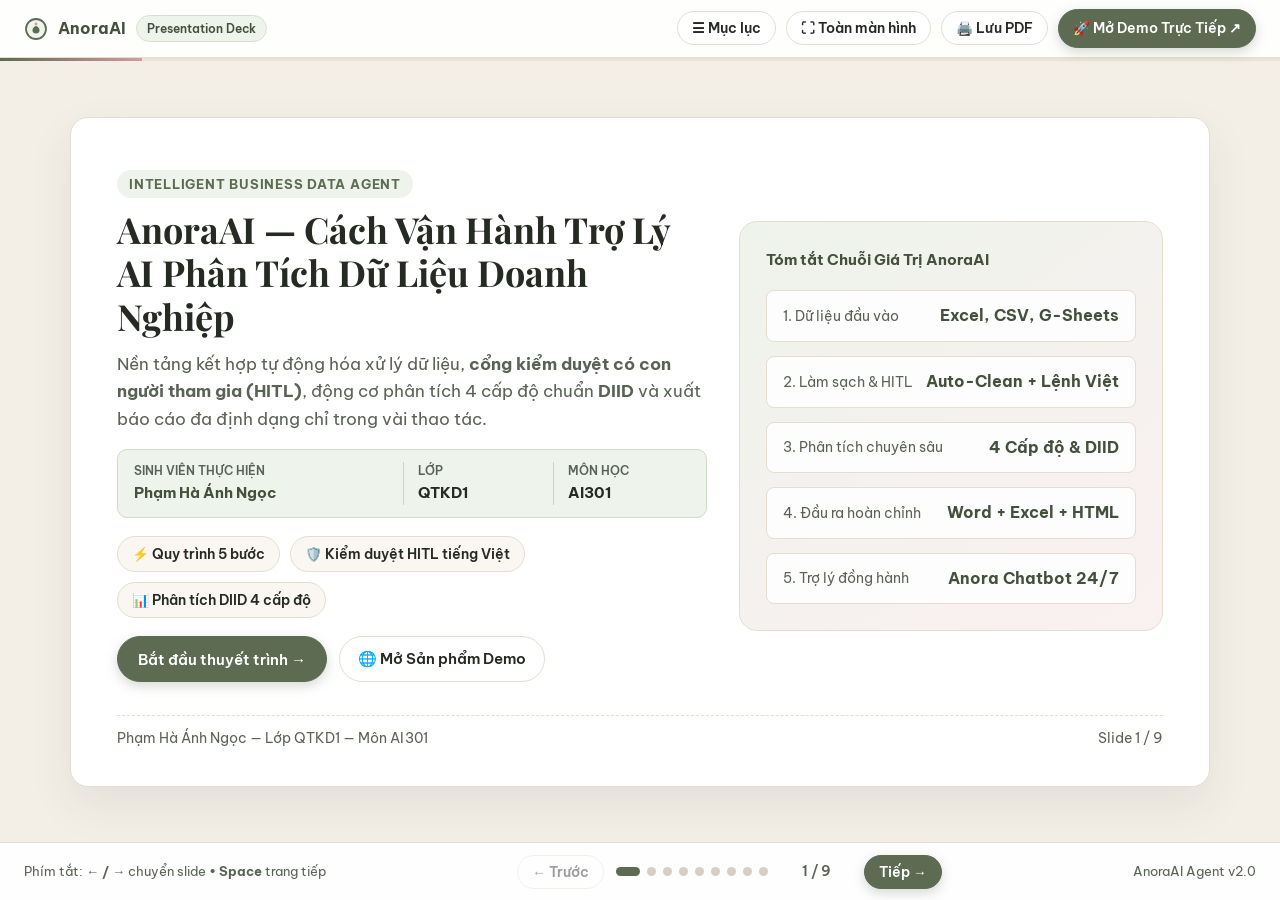
==== commit a06a933a: "Add files via upload" ====
--- a/presentation.html
+++ b/presentation.html
@@ -603,11 +603,28 @@
       display: block;
     }
 
+    /* Student Info Bar */
+    .student-info-bar {
+      background: var(--sage-soft);
+      border: 1px solid #CEDCC5;
+      border-radius: 10px;
+      padding: 12px 16px;
+      margin-bottom: 18px;
+      display: grid;
+      grid-template-columns: 1.5fr 0.8fr 0.8fr;
+      gap: 14px;
+      align-items: center;
+    }
+
     /* Responsive */
     @media (max-width: 960px) {
       .slide { padding: 24px 22px; max-height: none; }
-      .hero-wrap, .grid-2, .grid-3, .grid-4, .flow-5, .overview-grid {
+      .hero-wrap, .grid-2, .grid-3, .grid-4, .flow-5, .overview-grid, .student-info-bar {
         grid-template-columns: 1fr;
+      }
+      .student-info-bar > div {
+        border-left: none !important;
+        padding-left: 0 !important;
       }
       .kbd-hint { display: none; }
       .demo-banner { flex-direction: column; align-items: flex-start; }
@@ -672,23 +689,38 @@
         <div class="hero-wrap">
           <div>
             <span class="slide-kicker">Intelligent Business Data Agent</span>
-            <h1 class="hero-title">AnoraAI — Cách Vận Hành Trợ Lý AI Phân Tích Dữ Liệu Doanh Nghiệp</h1>
-            <p class="hero-desc">
+            <h1 class="hero-title" style="font-size: 2.25rem; margin-bottom: 12px;">AnoraAI — Cách Vận Hành Trợ Lý AI Phân Tích Dữ Liệu Doanh Nghiệp</h1>
+            <p class="hero-desc" style="margin-bottom: 16px;">
               Nền tảng kết hợp tự động hóa xử lý dữ liệu, <strong>cổng kiểm duyệt có con người tham gia (HITL)</strong>, 
               động cơ phân tích 4 cấp độ chuẩn <strong>DIID</strong> và xuất báo cáo đa định dạng chỉ trong vài thao tác.
             </p>
-            <div class="hero-pills">
-              <span class="pill">⚡ Quy trình 5 bước khép kín</span>
-              <span class="pill">🛡️ Kiểm duyệt HITL bằng tiếng Việt</span>
-              <span class="pill">📊 Phân tích 4 cấp độ DIID</span>
-              <span class="pill">🤖 Tích hợp Google Gemini AI</span>
+
+            <div class="student-info-bar">
+              <div>
+                <div style="font-size: 0.74rem; color: var(--text-muted); font-weight: 600;">SINH VIÊN THỰC HIỆN</div>
+                <div style="font-size: 0.96rem; font-weight: 700; color: var(--sage-dark);">Phạm Hà Ánh Ngọc</div>
+              </div>
+              <div style="border-left: 1px solid #C8D7BF; padding-left: 14px;">
+                <div style="font-size: 0.74rem; color: var(--text-muted); font-weight: 600;">LỚP</div>
+                <div style="font-size: 0.96rem; font-weight: 700; color: var(--text-main);">QTKD1</div>
+              </div>
+              <div style="border-left: 1px solid #C8D7BF; padding-left: 14px;">
+                <div style="font-size: 0.74rem; color: var(--text-muted); font-weight: 600;">MÔN HỌC</div>
+                <div style="font-size: 0.96rem; font-weight: 700; color: var(--text-main);">AI301</div>
+              </div>
+            </div>
+
+            <div class="hero-pills" style="margin-bottom: 18px;">
+              <span class="pill">⚡ Quy trình 5 bước</span>
+              <span class="pill">🛡️ Kiểm duyệt HITL tiếng Việt</span>
+              <span class="pill">📊 Phân tích DIID 4 cấp độ</span>
             </div>
             <div style="display: flex; gap: 12px; flex-wrap: wrap;">
-              <button class="btn btn-demo" style="padding: 11px 22px; font-size: 0.95rem;" onclick="nextSlide()">
-                Bắt đầu tìm hiểu →
+              <button class="btn btn-demo" style="padding: 10px 20px; font-size: 0.94rem;" onclick="nextSlide()">
+                Bắt đầu thuyết trình →
               </button>
-              <a class="btn" style="padding: 11px 20px; font-size: 0.95rem;" href="https://anhngoc-two.vercel.app/" target="_blank" rel="noopener noreferrer">
-                🌐 Truy cập Sản phẩm Demo
+              <a class="btn" style="padding: 10px 18px; font-size: 0.94rem;" href="https://anhngoc-two.vercel.app/" target="_blank" rel="noopener noreferrer">
+                🌐 Mở Sản phẩm Demo
               </a>
             </div>
           </div>
@@ -707,7 +739,7 @@
             </div>
             <div class="mini-stat">
               <span>3. Phân tích chuyên sâu</span>
-              <strong>4 Cấp độ DIID</strong>
+              <strong>4 Cấp độ &amp; DIID</strong>
             </div>
             <div class="mini-stat">
               <span>4. Đầu ra hoàn chỉnh</span>
@@ -721,8 +753,8 @@
         </div>
       </div>
       <div class="slide-footer-note">
-        <span>AnoraAI — Plan Beautifully, Analyze Intentionally, Decide Confidently</span>
-        <span>Demo URL: <strong>anhngoc-two.vercel.app</strong></span>
+        <span>Phạm Hà Ánh Ngọc — Lớp QTKD1 — Môn AI301</span>
+        <span>Slide 1 / 9</span>
       </div>
     </section>
 
@@ -762,53 +794,177 @@
       </div>
     </section>
 
-    <!-- SLIDE 3: QUY TRÌNH 5 BƯỚC -->
-    <section class="slide" data-title="Chu trình vận hành 5 bước">
-      <div class="slide-top">
-        <span class="slide-kicker">02 • Luồng Nghiệp Vụ Cốt Lõi</span>
-        <h2 class="slide-title">Chu trình vận hành khép kín gồm 5 bước</h2>
-        <p class="slide-subtitle">Mỗi bước đều có rào chắn kiểm tra hợp lệ để đảm bảo đầu ra chính xác 100% theo ngữ cảnh doanh nghiệp.</p>
+    <!-- SLIDE 3: SƠ ĐỒ QUY TRÌNH BPMN 2.0 -->
+    <section class="slide" data-title="Sơ đồ quy trình BPMN 2.0">
+      <div class="slide-top" style="margin-bottom: 10px;">
+        <span class="slide-kicker">02 • Luồng Nghiệp Vụ Cốt Lõi (BPMN 2.0)</span>
+        <h2 class="slide-title">Sơ đồ Quy trình Vận hành Hệ thống AnoraAI</h2>
+        <p class="slide-subtitle">Phân tách rõ 2 làn tương tác giữa <strong>Người dùng (kiểm duyệt HITL)</strong> và <strong>Hệ thống Agent</strong> qua các cổng rẽ nhánh an toàn.</p>
       </div>
       <div class="slide-body">
-        <div class="flow-5">
-          <div class="step-box">
-            <div class="step-num">1</div>
-            <h4>Khởi tạo & Bối cảnh</h4>
-            <p>Khai báo tên công ty, mô hình kinh doanh (B2C, SaaS, Sản xuất...) và bài toán trọng tâm cần giải quyết.</p>
-          </div>
-          <div class="step-box">
-            <div class="step-num">2</div>
-            <h4>Tiếp nhận Dữ liệu</h4>
-            <p>Nạp dữ liệu từ tệp Excel/CSV, dán link Google Sheets hoặc chọn 1 trong 3 bộ dữ liệu mẫu có sẵn.</p>
-          </div>
-          <div class="step-box" style="background: var(--sage-soft); border-color: #C7D7BE;">
-            <div class="step-num">3</div>
-            <h4>Làm sạch & HITL</h4>
-            <p>Auto-Clean xử lý lỗi cơ bản, kết hợp lọc điều kiện, sửa từng ô và rà soát qua lệnh ngôn ngữ tự nhiên.</p>
-          </div>
-          <div class="step-box">
-            <div class="step-num">4</div>
-            <h4>Phân tích 4 Cấp độ</h4>
-            <p>Hệ thống tự nhận diện cột tiền, ngày tháng, danh mục để tính KPI, dự báo 3 kịch bản & vẽ 4 biểu đồ.</p>
-          </div>
-          <div class="step-box" style="background: var(--rose-soft); border-color: #E8CED0;">
-            <div class="step-num" style="background: #9B5E63;">5</div>
-            <h4>Xuất 3 Tệp & Lưu trữ</h4>
-            <p>Kết xuất đồng thời Excel sạch, Word DIID và HTML Print Preview. Lưu lại lịch sử các lần chạy.</p>
-          </div>
+        <div style="width: 100%; background: #FCFBF8; border: 1px solid var(--border); border-radius: 12px; padding: 10px 12px;">
+          <svg viewBox="0 0 1040 336" style="width: 100%; height: auto; display: block; font-family: 'Be Vietnam Pro', Arial, sans-serif;" xmlns="http://www.w3.org/2000/svg">
+            <defs>
+              <marker id="arrowSage" viewBox="0 0 10 10" refX="8.5" refY="5" markerWidth="6.5" markerHeight="6.5" orient="auto-start-reverse">
+                <path d="M 0 1.5 L 9 5 L 0 8.5 z" fill="#5C6B52"/>
+              </marker>
+              <marker id="arrowRose" viewBox="0 0 10 10" refX="8.5" refY="5" markerWidth="6.5" markerHeight="6.5" orient="auto-start-reverse">
+                <path d="M 0 1.5 L 9 5 L 0 8.5 z" fill="#9B5E63"/>
+              </marker>
+              <marker id="arrowGray" viewBox="0 0 10 10" refX="8.5" refY="5" markerWidth="6.5" markerHeight="6.5" orient="auto-start-reverse">
+                <path d="M 0 1.5 L 9 5 L 0 8.5 z" fill="#4A5246"/>
+              </marker>
+            </defs>
+
+            <!-- Pool Container -->
+            <rect x="4" y="4" width="1032" height="328" rx="10" fill="#FFFFFF" stroke="#C8C0B4" stroke-width="1.5"/>
+
+            <!-- Pool Left Header -->
+            <path d="M 14 4 L 36 4 L 36 332 L 14 332 Q 4 332 4 322 L 4 14 Q 4 4 14 4 Z" fill="#5C6B52"/>
+            <text x="20" y="168" fill="#FFFFFF" font-size="11.5" font-weight="700" text-anchor="middle" dominant-baseline="middle" transform="rotate(-90 20 168)" letter-spacing="1.2">QUY TRÌNH ANORA AI AGENT</text>
+
+            <!-- Lane 1 Background & Header (User / HITL) -->
+            <rect x="36" y="4" width="1000" height="164" fill="#FFFDFB"/>
+            <rect x="36" y="4" width="32" height="164" fill="#FAF0F1" stroke="#E5DDD0" stroke-width="1"/>
+            <text x="52" y="86" fill="#7D454A" font-size="11" font-weight="700" text-anchor="middle" dominant-baseline="middle" transform="rotate(-90 52 86)">Người dùng (HITL)</text>
+
+            <!-- Lane 2 Background & Header (AnoraAI System) -->
+            <rect x="36" y="168" width="1000" height="164" fill="#F8FBF6"/>
+            <rect x="36" y="168" width="32" height="164" fill="#EEF3EB" stroke="#E5DDD0" stroke-width="1"/>
+            <text x="52" y="250" fill="#43503B" font-size="11" font-weight="700" text-anchor="middle" dominant-baseline="middle" transform="rotate(-90 52 250)">Hệ thống AnoraAI</text>
+
+            <!-- Swimlane Divider -->
+            <line x1="36" y1="168" x2="1036" y2="168" stroke="#D5CEC2" stroke-width="1.3"/>
+
+            <!-- ============ CONNECTOR ARROWS (SEQUENCE FLOWS) ============ -->
+            <!-- Start -> Task 1 -->
+            <line x1="115" y1="92" x2="136" y2="92" stroke="#4A5246" stroke-width="1.8" marker-end="url(#arrowGray)"/>
+
+            <!-- Task 1 -> Gateway 1 -->
+            <line x1="282" y1="92" x2="309" y2="92" stroke="#4A5246" stroke-width="1.8" marker-end="url(#arrowGray)"/>
+
+            <!-- Gateway 1 Loop Back (Thiếu / Chặn) -->
+            <path d="M 334 70 L 334 26 L 211 26 L 211 54" fill="none" stroke="#9B5E63" stroke-width="1.6" stroke-dasharray="4 3" marker-end="url(#arrowRose)"/>
+            <rect x="225" y="16" width="94" height="20" rx="10" fill="#FAF0F1" stroke="#E2BFC2" stroke-width="1"/>
+            <text x="272" y="29" fill="#8A2444" font-size="10" font-weight="700" text-anchor="middle">Thiếu (Chặn)</text>
+
+            <!-- Gateway 1 -> Task 2 (Hợp lệ) -->
+            <line x1="334" y1="114" x2="334" y2="208" stroke="#5C6B52" stroke-width="1.8" marker-end="url(#arrowSage)"/>
+            <rect x="299" y="145" width="70" height="20" rx="10" fill="#EEF3EB" stroke="#B7C9AE" stroke-width="1"/>
+            <text x="334" y="158" fill="#43503B" font-size="10" font-weight="700" text-anchor="middle">Hợp lệ ✓</text>
+
+            <!-- Task 2 -> Task 3 (System back to User HITL) -->
+            <path d="M 409 248 L 434 248 L 434 92 L 456 92" fill="none" stroke="#5C6B52" stroke-width="1.8" marker-end="url(#arrowSage)"/>
+
+            <!-- Task 3 -> Gateway 2 -->
+            <line x1="612" y1="92" x2="639" y2="92" stroke="#4A5246" stroke-width="1.8" marker-end="url(#arrowGray)"/>
+
+            <!-- Gateway 2 Loop Back (Rà soát lại) -->
+            <path d="M 664 70 L 664 26 L 536 26 L 536 54" fill="none" stroke="#9B5E63" stroke-width="1.6" stroke-dasharray="4 3" marker-end="url(#arrowRose)"/>
+            <rect x="547" y="16" width="106" height="20" rx="10" fill="#FAF0F1" stroke="#E2BFC2" stroke-width="1"/>
+            <text x="600" y="29" fill="#8A2444" font-size="10" font-weight="700" text-anchor="middle">Rà soát lại (Lặp)</text>
+
+            <!-- Gateway 2 -> Task 4 (Phê duyệt) -->
+            <line x1="664" y1="114" x2="664" y2="208" stroke="#5C6B52" stroke-width="1.8" marker-end="url(#arrowSage)"/>
+            <rect x="622" y="145" width="84" height="20" rx="10" fill="#EEF3EB" stroke="#B7C9AE" stroke-width="1"/>
+            <text x="664" y="158" fill="#43503B" font-size="10" font-weight="700" text-anchor="middle">Phê duyệt ✓</text>
+
+            <!-- Task 4 -> Task 5 -->
+            <line x1="742" y1="248" x2="770" y2="248" stroke="#5C6B52" stroke-width="1.8" marker-end="url(#arrowSage)"/>
+
+            <!-- Task 5 -> User Result Task -->
+            <line x1="848" y1="212" x2="848" y2="130" stroke="#5C6B52" stroke-width="1.8" marker-end="url(#arrowSage)"/>
+
+            <!-- User Result Task -> End Event -->
+            <line x1="922" y1="92" x2="954" y2="92" stroke="#4A5246" stroke-width="1.8" marker-end="url(#arrowGray)"/>
+
+            <!-- ============ NODES ============ -->
+            <!-- Start Event -->
+            <circle cx="100" cy="92" r="15" fill="#E6F2E4" stroke="#5C6B52" stroke-width="2.5"/>
+            <text x="100" y="123" fill="#252A23" font-size="11" font-weight="700" text-anchor="middle">Bắt đầu</text>
+
+            <!-- Task 1: User Task -->
+            <rect x="140" y="58" width="142" height="68" rx="9" fill="#FFFFFF" stroke="#9B5E63" stroke-width="1.8"/>
+            <rect x="146" y="63" width="46" height="14" rx="4" fill="#FAF0F1"/>
+            <text x="169" y="73" fill="#8A2444" font-size="8.5" font-weight="700" text-anchor="middle">👤 USER</text>
+            <text x="211" y="90" fill="#252A23" font-size="12" font-weight="700" text-anchor="middle">1. Khởi tạo &amp; Nạp</text>
+            <text x="211" y="105" fill="#5A6256" font-size="10.2" text-anchor="middle">Mô hình + Excel/CSV</text>
+            <text x="211" y="118" fill="#5A6256" font-size="10.2" text-anchor="middle">G-Sheets / Dữ liệu mẫu</text>
+
+            <!-- Gateway 1: Guardrail -->
+            <polygon points="334,70 356,92 334,114 312,92" fill="#FFF9EC" stroke="#B69156" stroke-width="2"/>
+            <line x1="327" y1="85" x2="341" y2="99" stroke="#7C5C08" stroke-width="2.2" stroke-linecap="round"/>
+            <line x1="341" y1="85" x2="327" y2="99" stroke="#7C5C08" stroke-width="2.2" stroke-linecap="round"/>
+            <text x="362" y="96" fill="#7C5C08" font-size="10.5" font-weight="700" text-anchor="start">Hợp lệ?</text>
+
+            <!-- Task 2: System Auto-Clean -->
+            <rect x="259" y="212" width="150" height="72" rx="9" fill="#FFFFFF" stroke="#5C6B52" stroke-width="1.8"/>
+            <rect x="265" y="217" width="52" height="14" rx="4" fill="#EEF3EB"/>
+            <text x="291" y="227" fill="#43503B" font-size="8.5" font-weight="700" text-anchor="middle">⚙ AGENT</text>
+            <text x="334" y="244" fill="#252A23" font-size="12" font-weight="700" text-anchor="middle">2. Lược đồ &amp; Clean</text>
+            <text x="334" y="259" fill="#5A6256" font-size="10.2" text-anchor="middle">Chuẩn số VN, ngày ISO</text>
+            <text x="334" y="272" fill="#5A6256" font-size="10.2" text-anchor="middle">&amp; gắn 4 nhãn màu</text>
+
+            <!-- Task 3: User HITL -->
+            <rect x="460" y="58" width="152" height="68" rx="9" fill="#FAF7F2" stroke="#9B5E63" stroke-width="1.8"/>
+            <rect x="466" y="63" width="46" height="14" rx="4" fill="#FAF0F1"/>
+            <text x="489" y="73" fill="#8A2444" font-size="8.5" font-weight="700" text-anchor="middle">👤 HITL</text>
+            <text x="536" y="90" fill="#252A23" font-size="12" font-weight="700" text-anchor="middle">3. Cổng Duyệt HITL</text>
+            <text x="536" y="105" fill="#5A6256" font-size="10.2" text-anchor="middle">Sửa ô, lọc điều kiện</text>
+            <text x="536" y="118" fill="#5A6256" font-size="10.2" text-anchor="middle">&amp; chỉ đạo tiếng Việt</text>
+
+            <!-- Gateway 2: Approve? -->
+            <polygon points="664,70 686,92 664,114 642,92" fill="#FFF9EC" stroke="#B69156" stroke-width="2"/>
+            <line x1="657" y1="85" x2="671" y2="99" stroke="#7C5C08" stroke-width="2.2" stroke-linecap="round"/>
+            <line x1="671" y1="85" x2="657" y2="99" stroke="#7C5C08" stroke-width="2.2" stroke-linecap="round"/>
+            <text x="692" y="96" fill="#7C5C08" font-size="10.5" font-weight="700" text-anchor="start">Phê duyệt?</text>
+
+            <!-- Task 4: System 4-Level Analytics -->
+            <rect x="586" y="212" width="156" height="72" rx="9" fill="#FFFFFF" stroke="#5C6B52" stroke-width="1.8"/>
+            <rect x="592" y="217" width="52" height="14" rx="4" fill="#EEF3EB"/>
+            <text x="618" y="227" fill="#43503B" font-size="8.5" font-weight="700" text-anchor="middle">⚙ AGENT</text>
+            <text x="664" y="244" fill="#252A23" font-size="12" font-weight="700" text-anchor="middle">4. Phân tích 4 Cấp độ</text>
+            <text x="664" y="259" fill="#5A6256" font-size="10.2" text-anchor="middle">Mô tả • Chẩn đoán • Dự</text>
+            <text x="664" y="272" fill="#5A6256" font-size="10.2" text-anchor="middle">đoán hồi quy • Đề xuất</text>
+
+            <!-- Task 5: System Export DIID -->
+            <rect x="774" y="212" width="148" height="72" rx="9" fill="#FFFFFF" stroke="#5C6B52" stroke-width="1.8"/>
+            <rect x="780" y="217" width="52" height="14" rx="4" fill="#EEF3EB"/>
+            <text x="806" y="227" fill="#43503B" font-size="8.5" font-weight="700" text-anchor="middle">⚙ AGENT</text>
+            <text x="848" y="244" fill="#252A23" font-size="12" font-weight="700" text-anchor="middle">5. Xuất 3 Tệp DIID</text>
+            <text x="848" y="259" fill="#5A6256" font-size="10.2" text-anchor="middle">Excel • Word • HTML</text>
+            <text x="848" y="272" fill="#5A6256" font-size="10.2" text-anchor="middle">&amp; Lưu Lịch sử chạy</text>
+
+            <!-- User Receive & Assistant -->
+            <rect x="774" y="58" width="148" height="68" rx="9" fill="#EEF3EB" stroke="#5C6B52" stroke-width="1.8"/>
+            <rect x="780" y="63" width="60" height="14" rx="4" fill="#FFFFFF"/>
+            <text x="810" y="73" fill="#43503B" font-size="8.5" font-weight="700" text-anchor="middle">📊 KẾT QUẢ</text>
+            <text x="848" y="90" fill="#252A23" font-size="12" font-weight="700" text-anchor="middle">Khai thác &amp; Hỏi đáp</text>
+            <text x="848" y="105" fill="#5A6256" font-size="10.2" text-anchor="middle">Dashboard, tải 3 tệp</text>
+            <text x="848" y="118" fill="#5A6256" font-size="10.2" text-anchor="middle">&amp; Trợ lý Anora 24/7</text>
+
+            <!-- End Event -->
+            <circle cx="974" cy="92" r="15" fill="#FAF0F1" stroke="#9B5E63" stroke-width="4.2"/>
+            <text x="974" y="123" fill="#7D454A" font-size="11" font-weight="700" text-anchor="middle">Hoàn tất</text>
+          </svg>
         </div>
 
-        <div class="card" style="margin-top: 20px; flex-direction: row; align-items: center; justify-content: space-between; padding: 14px 20px;">
-          <div style="font-size: 0.94rem;">
-            <strong>🔒 Ràng buộc an toàn (Guardrail):</strong> Hệ thống tự động chặn không cho chuyển bước nếu thiếu Mô hình kinh doanh hoặc chưa nạp dữ liệu hợp lệ.
-          </div>
-          <a class="btn btn-demo" href="https://anhngoc-two.vercel.app/" target="_blank" rel="noopener noreferrer" style="flex-shrink: 0;">
-            Xem 5 bước trên Web ↗
+        <!-- Legend & Live Web Link -->
+        <div class="card" style="margin-top: 12px; flex-direction: row; align-items: center; justify-content: space-between; padding: 10px 18px; gap: 14px;">
+          <div style="display: flex; flex-wrap: wrap; align-items: center; gap: 14px; font-size: 0.85rem; color: var(--text-muted);">
+            <span><strong style="color: var(--text-main);">Ký hiệu BPMN:</strong></span>
+            <span>🟢 Viền mảnh: Bắt đầu</span>
+            <span>▭ Bo góc: Tác vụ (User / Agent)</span>
+            <span>◇ Hình thoi (✕): Cổng kiểm duyệt</span>
+            <span>⭕ Viền đậm: Kết thúc</span>
+          </div>
+          <a class="btn btn-demo" href="https://anhngoc-two.vercel.app/" target="_blank" rel="noopener noreferrer" style="flex-shrink: 0; font-size: 0.85rem; padding: 7px 14px;">
+            Xem quy trình trên Web ↗
           </a>
         </div>
       </div>
       <div class="slide-footer-note">
-        <span>Giao diện Single Page Application (SPA) chuyển bước mượt mà không cần tải lại trang</span>
+        <span>Hai vòng lặp phản hồi (Guardrail &amp; HITL) giúp loại bỏ hoàn toàn rủi ro sai lệch dữ liệu</span>
         <span>Slide 3 / 9</span>
       </div>
     </section>
@@ -836,7 +992,7 @@
 
           <div class="card sage">
             <div class="card-title">🧠 2. Chỉ đạo Rà soát Ngôn ngữ Tự nhiên</div>
-            <p class="card-text">Người dùng chỉ cần gõ yêu cầu như nói chuyện với trợ lý, <strong>DirectiveEngine</strong> (NLP Regex + Google Gemini AI) sẽ thực thi ngay trên bảng:</p>
+            <p class="card-text">Người dùng chỉ cần gõ yêu cầu bằng tiếng Việt như nói chuyện với trợ lý, hệ thống kết hợp nhận diện mẫu câu &amp; Google Gemini AI sẽ thực thi ngay trên bảng:</p>
             <div style="margin-top: 6px;">
               <span class="cmd-chip">"bỏ Miền Bắc"</span>
               <span class="cmd-chip">"chỉ giữ Shopee"</span>
@@ -925,7 +1081,7 @@
 
           <div class="card blue">
             <div class="card-title">🛡️ Phản hồi Liên tục 100%</div>
-            <p class="card-text">Hỗ trợ cơ chế xoay vòng qua các model Gemini (<code>flash-lite</code>, <code>flash-preview</code>) và có sẵn bộ tri thức dự phòng cục bộ nếu mất kết nối API.</p>
+            <p class="card-text">Hỗ trợ cơ chế tự động tối ưu qua các mô hình AI Gemini thế hệ mới và có sẵn bộ tri thức dự phòng thông minh đảm bảo trả lời không gián đoạn.</p>
           </div>
         </div>
 
@@ -966,14 +1122,14 @@
             <div class="card-title">📘 2. Báo cáo Word DIID (.docx)</div>
             <ul class="clean-list">
               <li><strong>Định dạng chuẩn văn bản:</strong> Font Times New Roman cỡ 13pt, trình bày trang trọng.</li>
-              <li><strong>Đầy đủ trực quan:</strong> Nhúng sẵn 4 ảnh biểu đồ Matplotlib sắc nét, bảng phân tích Dashboard và khung ký duyệt.</li>
+              <li><strong>Đầy đủ trực quan:</strong> Nhúng sẵn 4 biểu đồ màu pastel sắc nét, bảng phân tích Dashboard và khung ký duyệt.</li>
             </ul>
           </div>
 
           <div class="card rose">
             <div class="card-title">🌐 3. Báo cáo Web Độc Lập (.html)</div>
             <ul class="clean-list">
-              <li><strong>Nhúng ảnh Base64:</strong> Mở trực tiếp trên mọi trình duyệt mà không cần kết nối mạng.</li>
+              <li><strong>Trình bày tự chủ:</strong> Nhúng sẵn toàn bộ hình ảnh biểu đồ, mở trực tiếp trên mọi trình duyệt không cần mạng.</li>
               <li><strong>Print Preview:</strong> Xem trước ngay trong ứng dụng và in sang PDF chỉ với 1 click.</li>
             </ul>
           </div>
@@ -985,65 +1141,30 @@
       </div>
     </section>
 
-    <!-- SLIDE 8: KIẾN TRÚC CÔNG NGHỆ -->
-    <section class="slide" data-title="Kiến trúc kỹ thuật & Serverless">
-      <div class="slide-top">
-        <span class="slide-kicker">07 • Kiến Trúc Kỹ Thuật</span>
-        <h2 class="slide-title">Công nghệ Lõi & Tối ưu Triển khai Cloud Vercel</h2>
-        <p class="slide-subtitle">Thiết kế gọn nhẹ, tách biệt rõ ràng các module xử lý và tương thích hoàn toàn với môi trường Serverless.</p>
-      </div>
-      <div class="slide-body">
-        <div class="grid-2">
-          <div class="card">
-            <div class="card-title">⚙️ Ngăn xếp Công nghệ (Tech Stack)</div>
-            <ul class="clean-list">
-              <li><strong>Backend API:</strong> Python FastAPI (ASGI) tốc độ cao.</li>
-              <li><strong>Xử lý & Phân tích:</strong> Pandas, NumPy, Regex NLP Engine.</li>
-              <li><strong>Sinh báo cáo & Biểu đồ:</strong> Python-Docx, OpenPyXL, Matplotlib (Server) & Chart.js (Client).</li>
-              <li><strong>Mô hình AI:</strong> Google Gemini API kết nối qua HTTPS REST.</li>
-            </ul>
-          </div>
-
-          <div class="card sage">
-            <div class="card-title">☁️ Cơ chế Tương thích Vercel Serverless</div>
-            <ul class="clean-list">
-              <li><strong>Chuyển vùng lưu trữ tự động:</strong> Ghi tạm tệp xuất và bộ đệm Matplotlib vào <code>/tmp/</code> khi chạy trên ổ đĩa chỉ đọc của Cloud Lambda.</li>
-              <li><strong>Truyền State an toàn (Stateless-Safe):</strong> Client đóng gói bảng dữ liệu gửi kèm khi phê duyệt, tránh thất lạc phiên giữa các worker.</li>
-              <li><strong>Tự động khôi phục (Self-healing):</strong> Tự tái tạo tệp tải về nếu request rơi vào container vừa khởi động.</li>
-            </ul>
-          </div>
-        </div>
-      </div>
-      <div class="slide-footer-note">
-        <span>Vận hành đồng nhất trên cả Localhost (Uvicorn) và Cloud (Vercel ASGI)</span>
-        <span>Slide 8 / 9</span>
-      </div>
-    </section>
-
-    <!-- SLIDE 9: DEMO TRỰC TIẾP -->
+    <!-- SLIDE 8: DEMO TRỰC TIẾP -->
     <section class="slide" data-title="Kịch bản & Link Demo Trực Tiếp">
       <div class="slide-top">
-        <span class="slide-kicker">08 • Trải Nghiệm Thực Tế</span>
+        <span class="slide-kicker">07 • Trải Nghiệm Thực Tế</span>
         <h2 class="slide-title">Kịch Bản Demo Trực Tiếp Sản Phẩm</h2>
-        <p class="slide-subtitle">Người thuyết trình có thể mở trực tiếp liên kết sản phẩm bên dưới để minh họa toàn bộ luồng hoạt động cho người xem.</p>
+        <p class="slide-subtitle">Mở trực tiếp liên kết sản phẩm bên dưới để minh họa toàn bộ luồng hoạt động của AnoraAI cho Thầy Cô và các bạn.</p>
       </div>
       <div class="slide-body">
         <div class="grid-2">
           <div class="card">
             <div class="card-title">🎬 Gợi ý Kịch bản Demo 3 Phút</div>
             <ul class="clean-list">
-              <li><strong>Phút 1 — Nạp dữ liệu:</strong> Chọn bộ dữ liệu mẫu <em>Chuỗi Bán lẻ & F&amp;B</em> (hoặc tải file Excel thực tế bất kỳ) và bấm sang Bước 2.</li>
+              <li><strong>Phút 1 — Nạp dữ liệu:</strong> Chọn bộ dữ liệu mẫu <em>Chuỗi Bán lẻ &amp; F&amp;B</em> (hoặc tải file Excel thực tế bất kỳ) và bấm sang Bước 2.</li>
               <li><strong>Phút 2 — Kiểm duyệt HITL:</strong> Bấm <em>"Thực hiện làm sạch"</em> để thấy các ô tự động tô màu, sau đó gõ lệnh <code>bỏ Miền Bắc</code> vào cổng HITL.</li>
-              <li><strong>Phút 3 — Phân tích & Xuất file:</strong> Bấm <em>"Phê duyệt Dữ liệu Hợp lệ"</em> để xem Dashboard 4 biểu đồ, hỏi Trợ lý Anora và xem bản Word/HTML ở Bước 5.</li>
+              <li><strong>Phút 3 — Phân tích &amp; Xuất file:</strong> Bấm <em>"Phê duyệt Dữ liệu Hợp lệ"</em> để xem Dashboard 4 biểu đồ, hỏi Trợ lý Anora và xem bản Word/HTML ở Bước 5.</li>
             </ul>
           </div>
 
           <div class="card sage" style="justify-content: center;">
             <div class="card-title">✨ Điểm nhấn khi trình bày</div>
             <ul class="clean-list">
-              <li>Mọi con số trên Dashboard và Word đều thay đổi theo đúng dữ liệu sau khi bạn lọc ở cổng HITL.</li>
-              <li>Không bịa đặt dữ liệu: nếu file tải lên chỉ có doanh thu mà không có chi phí, Agent sẽ ghi rõ "Chưa ghi nhận chi phí" thay vì tự bịa số.</li>
-              <li>Người xem có thể tự quét hoặc truy cập link Vercel ngay trên máy cá nhân để thử nghiệm.</li>
+              <li>Mọi con số trên Dashboard và Word đều thay đổi theo đúng dữ liệu sau khi lọc tại cổng HITL.</li>
+              <li>Không bịa đặt dữ liệu: dự báo bám sát xu hướng tuyến tính thực tế và ghi rõ nếu tệp thiếu chi phí.</li>
+              <li>Thầy Cô và các bạn có thể truy cập trực tiếp đường link bên dưới trên máy cá nhân để trải nghiệm.</li>
             </ul>
           </div>
         </div>
@@ -1051,7 +1172,7 @@
         <div class="demo-banner">
           <div>
             <div style="font-weight: 700; font-size: 1.05rem; color: var(--sage-dark);">
-              🔗 Link Trải Nghiệm Trực Tiếp Sản Phẩm (Vercel Live Demo)
+              🔗 Link Trải Nghiệm Trực Tiếp Sản Phẩm (Live Demo)
             </div>
             <div class="demo-url" id="vercelUrlText">https://anhngoc-two.vercel.app/</div>
           </div>
@@ -1064,7 +1185,49 @@
         </div>
       </div>
       <div class="slide-footer-note">
-        <span>Cảm ơn bạn đã theo dõi phần giới thiệu AnoraAI!</span>
+        <span>Phạm Hà Ánh Ngọc — QTKD1 — Môn AI301</span>
+        <span>Slide 8 / 9</span>
+      </div>
+    </section>
+
+    <!-- SLIDE 9: LỜI CẢM ƠN -->
+    <section class="slide" data-title="Lời cảm ơn">
+      <div class="slide-body" style="align-items: center; text-align: center; justify-content: center; gap: 20px;">
+        <span class="slide-kicker">Môn học: AI301 • Lớp: QTKD1</span>
+        <h2 class="hero-title" style="font-size: 2.45rem; margin-bottom: 2px; max-width: 780px;">
+          Cảm ơn Thầy Cô đã lắng nghe!
+        </h2>
+        <p style="font-size: 1.04rem; color: var(--text-muted); max-width: 650px; line-height: 1.65;">
+          Em xin trân trọng cảm ơn Thầy Cô và các bạn đã theo dõi phần trình bày về cách vận hành trợ lý dữ liệu <strong>AnoraAI</strong>. 
+          Em rất mong nhận được những nhận xét và góp ý của Thầy Cô để hoàn thiện sản phẩm tốt hơn ạ!
+        </p>
+
+        <div class="student-info-bar" style="max-width: 660px; width: 100%; padding: 18px 26px; text-align: left; margin-bottom: 4px;">
+          <div>
+            <div style="font-size: 0.76rem; color: var(--text-muted); font-weight: 600;">SINH VIÊN THỰC HIỆN</div>
+            <div style="font-size: 1.04rem; font-weight: 700; color: var(--sage-dark); margin-top: 2px;">Phạm Hà Ánh Ngọc</div>
+          </div>
+          <div style="border-left: 1px solid #C8D7BF; padding-left: 16px;">
+            <div style="font-size: 0.76rem; color: var(--text-muted); font-weight: 600;">LỚP</div>
+            <div style="font-size: 1.04rem; font-weight: 700; color: var(--text-main); margin-top: 2px;">QTKD1</div>
+          </div>
+          <div style="border-left: 1px solid #C8D7BF; padding-left: 16px;">
+            <div style="font-size: 0.76rem; color: var(--text-muted); font-weight: 600;">MÔN HỌC</div>
+            <div style="font-size: 1.04rem; font-weight: 700; color: var(--text-main); margin-top: 2px;">AI301</div>
+          </div>
+        </div>
+
+        <div style="display: flex; gap: 12px; flex-wrap: wrap; justify-content: center;">
+          <a class="btn btn-demo" style="padding: 11px 22px; font-size: 0.95rem;" href="https://anhngoc-two.vercel.app/" target="_blank" rel="noopener noreferrer">
+            🚀 Trải nghiệm AnoraAI Live Demo ↗
+          </a>
+          <button class="btn" style="padding: 11px 20px; font-size: 0.95rem;" onclick="goToSlide(0)">
+            ↺ Quay về Trang đầu
+          </button>
+        </div>
+      </div>
+      <div class="slide-footer-note">
+        <span>Trân trọng cảm ơn Thầy Cô — Q&amp;A Session</span>
         <span>Slide 9 / 9</span>
       </div>
     </section>
